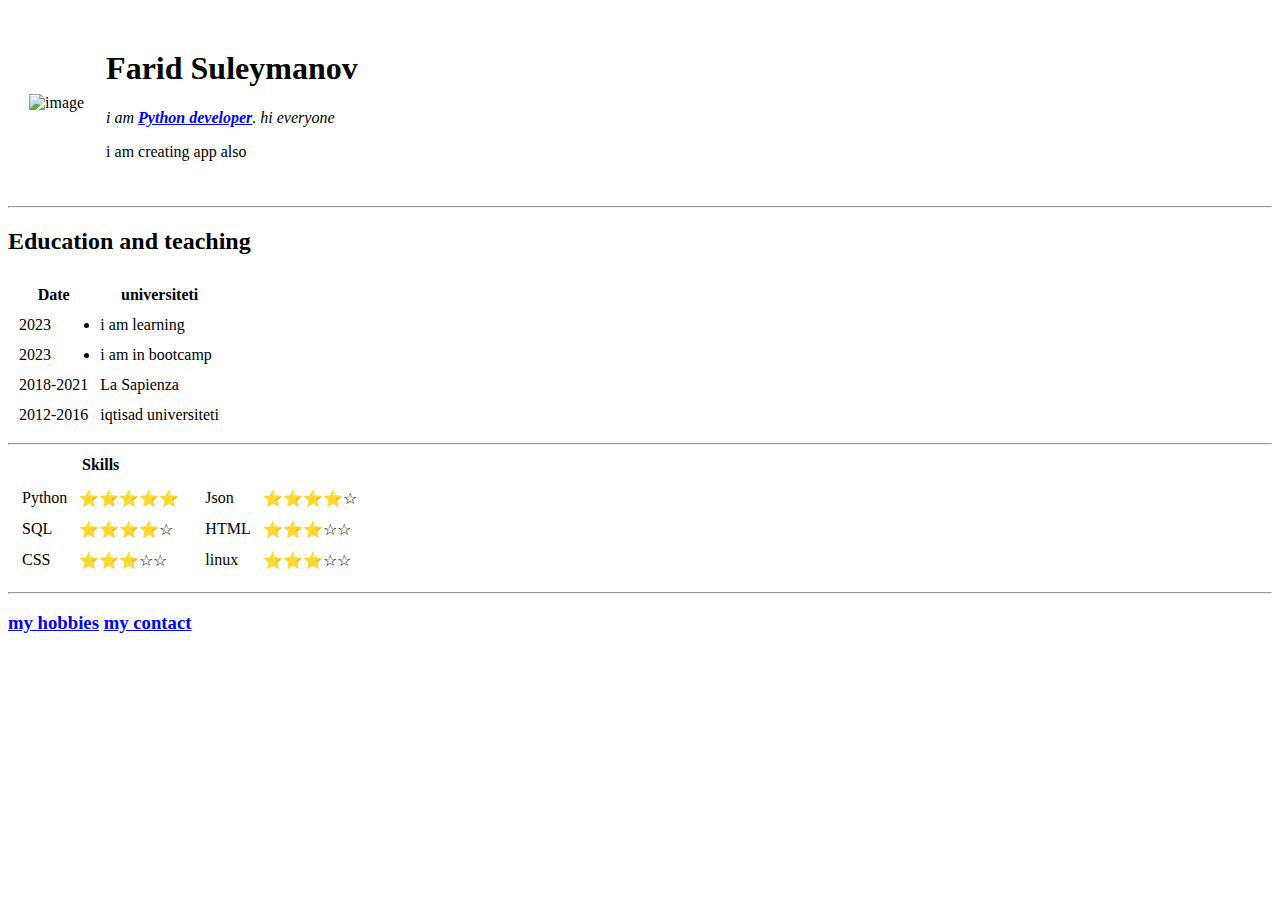
==== index.html @ 5bb2ba33 "add initial CV website" ====
<!DOCTYPE html>
<html lang="en">
<head>
    <meta charset="UTF-8">
    <meta http-equiv="X-UA-Compatible" content="IE=edge">
    <meta name="viewport" content="width=device-width, initial-scale=1.0">
    <title>FARID</title>
</head>
<body>
    <table cellspacing="20">
        <tr>
            <td><img src="./image/baku--2705195-33.jpg" alt="image", width="200", height="200px"></td>
            
            <td><h1>Farid Suleymanov</h1>
                <p><em>i am <strong> <a href="https://github.com/faridsuleymanov1995/">Python developer</a></strong>. hi everyone</em></p>
                <p>i am creating app also </p></td>
        </tr>
    </table>
    
    
    <hr>
    <h2>Education and teaching</h2>
    <table cellspacing="10">
        <thead>
            <tr>
                <th>Date</th>
                <th>universiteti</th>
            </tr>
        </thead>
        <tbody>        
            <ul>
                <tr>
                    <td>2023</td>
                    <td> <li>i am learning </li></td> 
                </tr>
                <tr>
                    <td>2023</td>
                    <td><li>i am in bootcamp</li></td>
                </tr>
            </ul>
            <tr>
                <td>2018-2021</td>
                <td>La Sapienza</td>
            </tr>
    
            <tr>
                <td>2012-2016</td>
                <td>iqtisad universiteti</td>
            </tr>
        </tbody>

    </table>
    <hr>
    <table>
        <thead>
            <tr><th>Skills</th></tr>
        </thead>
        <tbody>
            <tr>
                <td>
                    <table cellspacing="10">
                    <tr>
                        <td>Python</td>
                        <td>&#11088&#11088&#11088&#11088&#11088</td>
                    </tr>
                    <tr>
                        <td>SQL</td>
                        <td>&#11088&#11088&#11088&#11088&#9734</td>
                    </tr>
                    <tr>
                        <td>CSS</td>
                        <td>&#11088&#11088&#11088&#9734&#9734</td>
                    </tr>
                    </table>
                </td>
                <td>
                    <table cellspacing="10">
                        <tr>
                            <td>Json</td>
                            <td>&#11088&#11088&#11088&#11088&#9734</td>
                        </tr>
                        <tr>
                            <td>HTML</td>
                            <td>&#11088&#11088&#11088&#9734&#9734</td>
                        </tr>
                        <tr>
                            <td>linux</td>
                            <td>&#11088&#11088&#11088&#9734&#9734</td>
                        </tr>
                    </table>
                </td>
            </tr>
        </tbody>
    </table>
    <hr>
    
    <h3><a href="./hobbies.html">my hobbies</a>  <a href="./contact.html">my contact</a></h3>
   
</body>
</html>
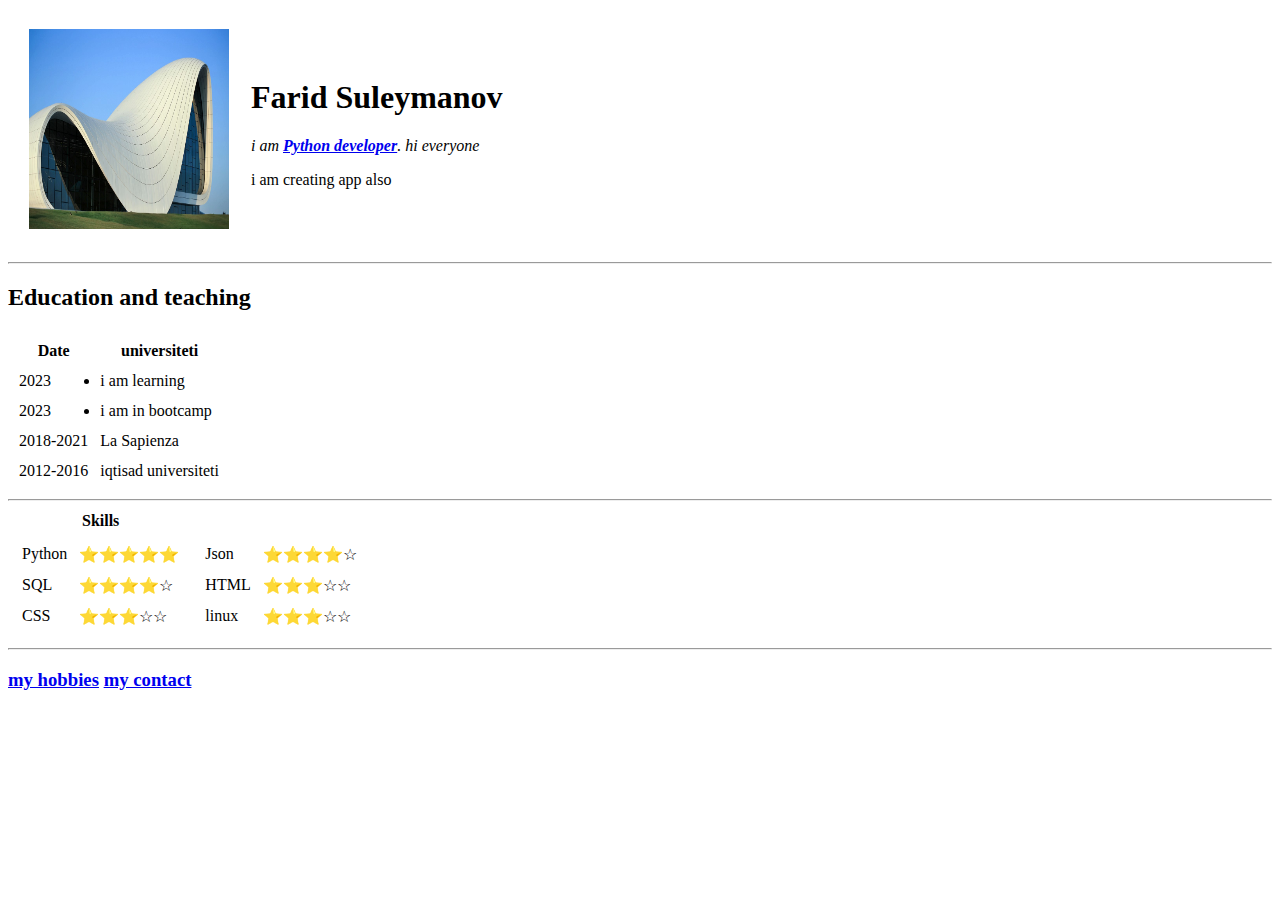
==== commit 76407446: "Update index.html" ====
--- a/index.html
+++ b/index.html
@@ -9,7 +9,7 @@
 <body>
     <table cellspacing="20">
         <tr>
-            <td><img src="./image/baku--2705195-33.jpg" alt="image", width="200", height="200px"></td>
+            <td><img src="./baku--2705195-33.jpg" alt="image", width="200", height="200px"></td>
             
             <td><h1>Farid Suleymanov</h1>
                 <p><em>i am <strong> <a href="https://github.com/faridsuleymanov1995/">Python developer</a></strong>. hi everyone</em></p>
@@ -97,4 +97,4 @@
     <h3><a href="./hobbies.html">my hobbies</a>  <a href="./contact.html">my contact</a></h3>
    
 </body>
-</html>+</html>
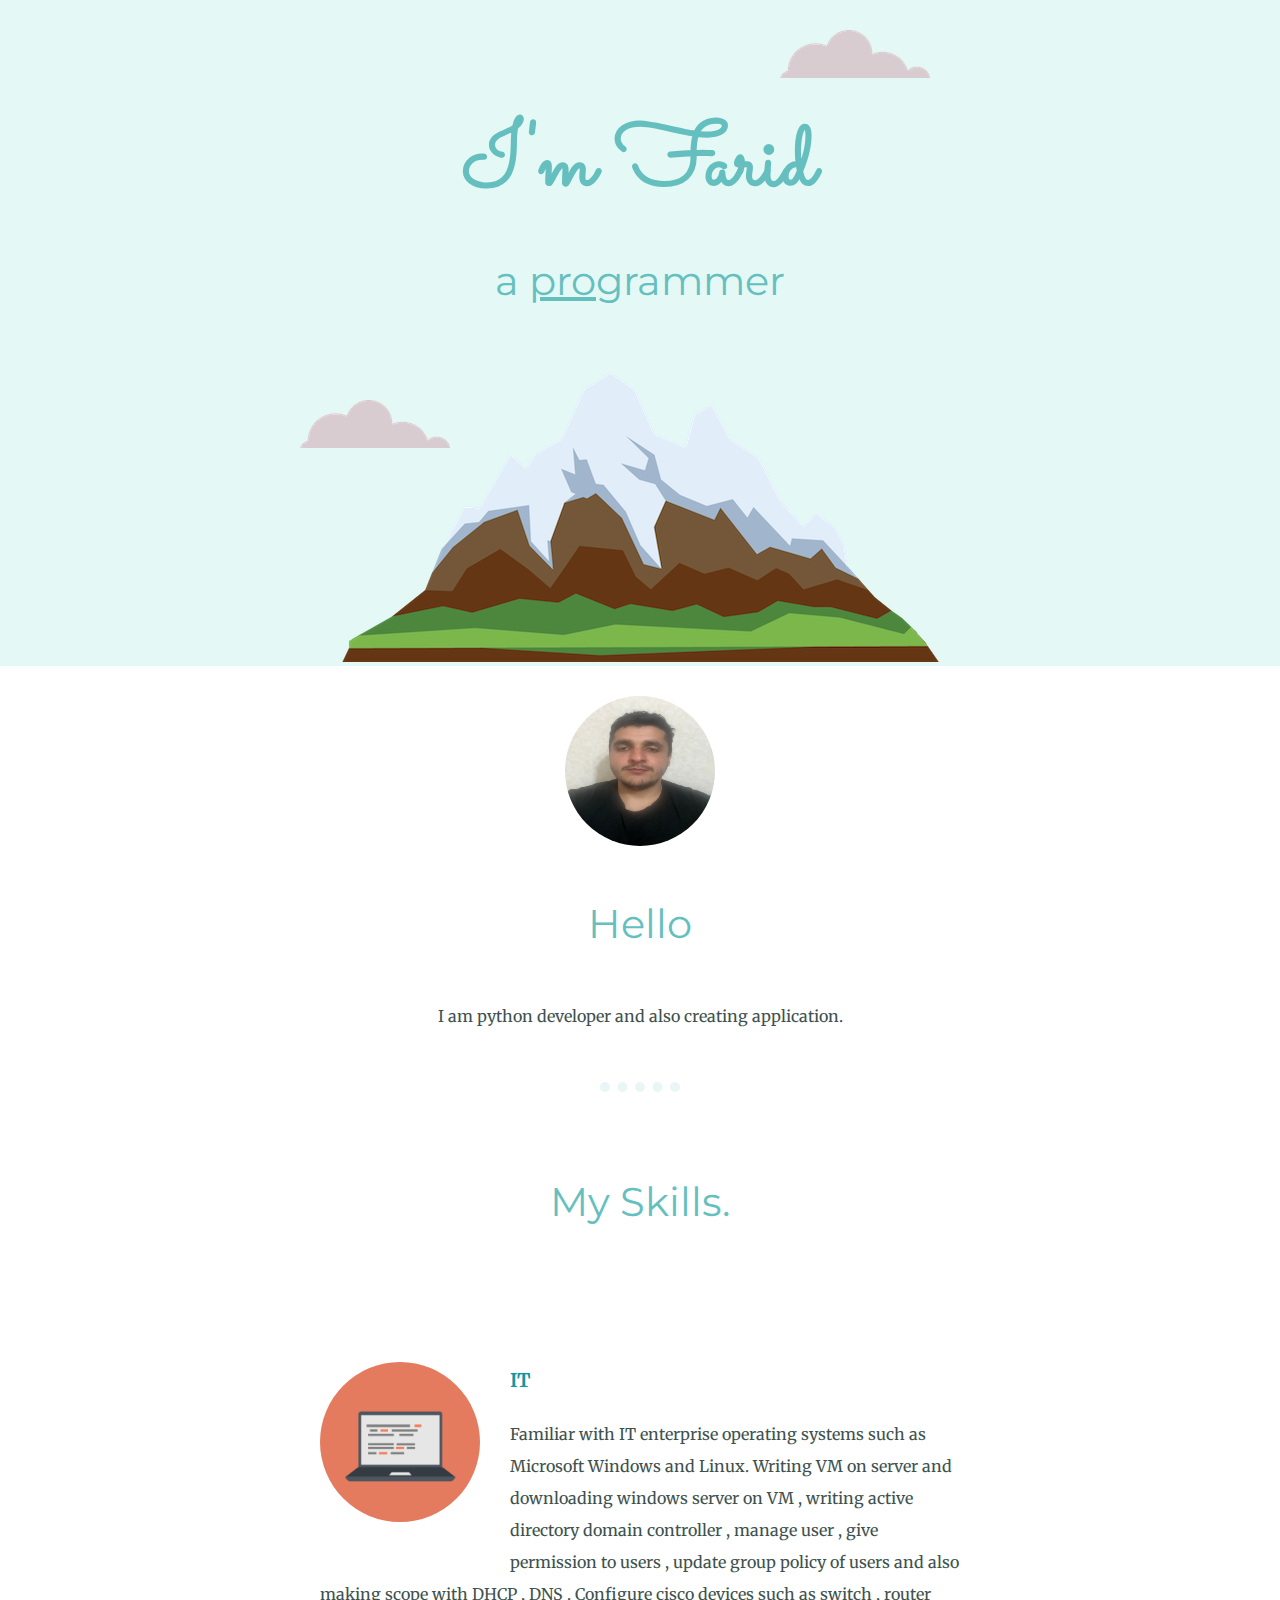
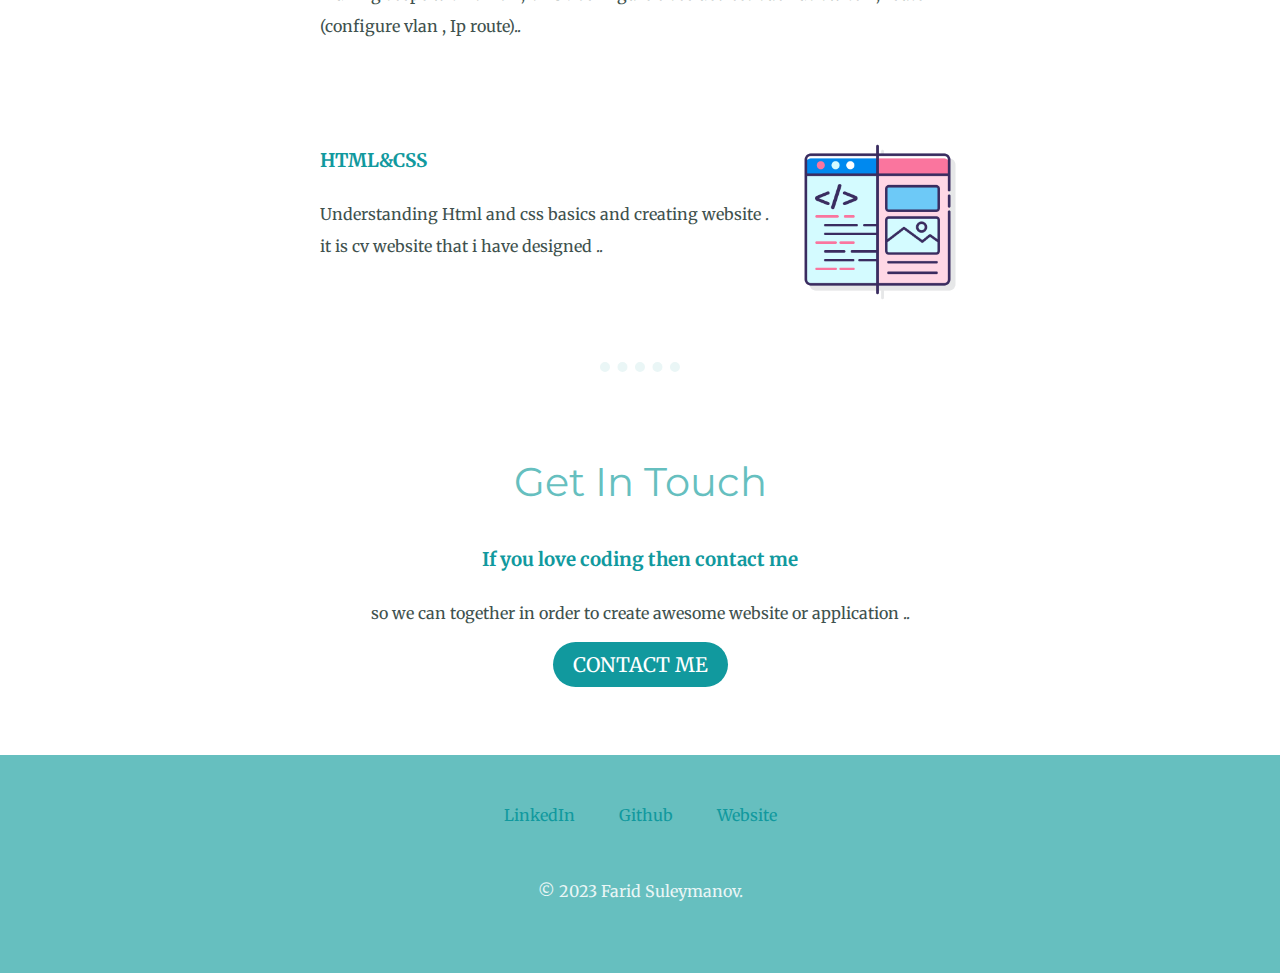
==== commit 3df85d21: "Add files via upload" ====
--- a/index.html
+++ b/index.html
@@ -4,97 +4,58 @@
     <meta charset="UTF-8">
     <meta http-equiv="X-UA-Compatible" content="IE=edge">
     <meta name="viewport" content="width=device-width, initial-scale=1.0">
-    <title>FARID</title>
-</head>
+    <title>page</title>
+    <link rel="stylesheet" href="./css/style.css">
+    <link rel="preconnect" href="https://fonts.googleapis.com">
+    <link rel="preconnect" href="https://fonts.gstatic.com" crossorigin>
+    <link href="https://fonts.googleapis.com/css2?family=Merriweather&family=Montserrat&family=Sacramento&display=swap" rel="stylesheet">
+    </head>
 <body>
-    <table cellspacing="20">
-        <tr>
-            <td><img src="./baku--2705195-33.jpg" alt="image", width="200", height="200px"></td>
-            
-            <td><h1>Farid Suleymanov</h1>
-                <p><em>i am <strong> <a href="https://github.com/faridsuleymanov1995/">Python developer</a></strong>. hi everyone</em></p>
-                <p>i am creating app also </p></td>
-        </tr>
-    </table>
+    <div class="top">
+        
+        <img class="top_cloud" src="./images/cloud.png" alt="">
+        <h1>I'm Farid </h1>
+        <h2> a <span class="pro">pro</span>grammer</h2>
+        <img class="bottom_cloud" src="./images/cloud.png" alt="">
+        <img src="./images/mountain.png" alt="mountin">
+    </div>
+    <div class="middle">
+        <div class="profile">
+            <img class="profile_img" src="./images/farid.jpg" alt="">
+            <h2>Hello</h2>
+            <p>I am python developer and also creating application.</p>
+          </div>
+          <hr>
+          <div class="skills">
+            <h2>My Skills.</h2>
+            <div class="skill-row">
+              <img class="comp_img" src="./images/computer.png" alt="">
+              <h3>IT</h3>
+              <p>Familiar with IT enterprise operating systems such as Microsoft Windows and Linux. Writing VM on server
+                and downloading windows server on VM , writing active directory domain controller , manage user , give
+                permission to users , update group policy of users and also making scope with DHCP , DNS . Configure cisco
+                devices such as switch , router (configure vlan , Ip route)..</p>
+            </div>
+            <div class="skill-row">
+              <img class="html_img" src="./images/html_css.png" alt="">
+              <h3>HTML&CSS</h3>
+              <p> Understanding Html and css basics and creating website . it is cv website that i have designed ..</p>
+            </div>
+          </div>
+          <hr>
+          <div class="contact-me">
+            <h2>Get In Touch</h2>
+            <h3>If you love coding then contact me</h3>
+            <p>so we can together in order to create awesome website or application .. </p>
+            <a class="btn" href="mailto:feridsuleymanov199@gmail.com">CONTACT ME</a>
+          </div>
+    </div>
+    <div class="bottom">
+        <a class="footer-link" href="linkedin.com/in/farid-suleymanov-18b470233">LinkedIn</a>
+        <a class="footer-link" href="https://github.com/faridsuleymanov1995">Github</a>
+        <a class="footer-link" href="">Website</a>
+        <p class="bottom_text" >© 2023 Farid Suleymanov.</p>
+    </div>
     
-    
-    <hr>
-    <h2>Education and teaching</h2>
-    <table cellspacing="10">
-        <thead>
-            <tr>
-                <th>Date</th>
-                <th>universiteti</th>
-            </tr>
-        </thead>
-        <tbody>        
-            <ul>
-                <tr>
-                    <td>2023</td>
-                    <td> <li>i am learning </li></td> 
-                </tr>
-                <tr>
-                    <td>2023</td>
-                    <td><li>i am in bootcamp</li></td>
-                </tr>
-            </ul>
-            <tr>
-                <td>2018-2021</td>
-                <td>La Sapienza</td>
-            </tr>
-    
-            <tr>
-                <td>2012-2016</td>
-                <td>iqtisad universiteti</td>
-            </tr>
-        </tbody>
-
-    </table>
-    <hr>
-    <table>
-        <thead>
-            <tr><th>Skills</th></tr>
-        </thead>
-        <tbody>
-            <tr>
-                <td>
-                    <table cellspacing="10">
-                    <tr>
-                        <td>Python</td>
-                        <td>&#11088&#11088&#11088&#11088&#11088</td>
-                    </tr>
-                    <tr>
-                        <td>SQL</td>
-                        <td>&#11088&#11088&#11088&#11088&#9734</td>
-                    </tr>
-                    <tr>
-                        <td>CSS</td>
-                        <td>&#11088&#11088&#11088&#9734&#9734</td>
-                    </tr>
-                    </table>
-                </td>
-                <td>
-                    <table cellspacing="10">
-                        <tr>
-                            <td>Json</td>
-                            <td>&#11088&#11088&#11088&#11088&#9734</td>
-                        </tr>
-                        <tr>
-                            <td>HTML</td>
-                            <td>&#11088&#11088&#11088&#9734&#9734</td>
-                        </tr>
-                        <tr>
-                            <td>linux</td>
-                            <td>&#11088&#11088&#11088&#9734&#9734</td>
-                        </tr>
-                    </table>
-                </td>
-            </tr>
-        </tbody>
-    </table>
-    <hr>
-    
-    <h3><a href="./hobbies.html">my hobbies</a>  <a href="./contact.html">my contact</a></h3>
-   
 </body>
-</html>
+</html>--- a/css/style.css
+++ b/css/style.css
@@ -0,0 +1,145 @@
+
+body{
+    margin: 0px;
+    text-align: center;
+    font-family: 'Merriweather', serif;
+
+}
+
+hr{
+    width: 5rem;
+    border-color:#EAF6F6 ;
+    border-width: 10px 0 0 0 ;
+    border-style: dotted;
+    margin: 50px auto;
+}
+
+a{
+    color: #11999e;
+    text-decoration: none;
+    margin: 0 20px ;
+}
+
+a:hover{
+    color: #EAF6F6;
+}
+
+/* container section (div) */
+
+.top{
+    background-color: #e4f9f5;
+    position: relative;
+    padding-top: 100px;
+
+
+
+}
+
+.middle{
+    margin: 30px 0;
+    line-height: 3;
+}
+
+.bottom{
+    background-color: #66bfbf;
+    padding: 50px 0;
+}
+
+.contact-me{
+    line-height: 2;
+    margin: 70px 0;
+}
+
+.skill-row{
+    width: 50%;
+    position: relative;
+    margin: 100px auto;
+    text-align: left;
+    line-height: 2;
+  
+}
+
+/* it is image  section  */
+
+.profile_img{
+    width: 150px;
+    height: 150px;
+    border-radius: 100%;
+}
+
+.comp_img{
+    border-radius: 100%;
+    width: 25%;
+    float: left;
+    margin: 0 30px 50px 0;
+
+}
+.html_img{
+    width: 25%;
+    float: right;
+    margin-left: 30px;
+}
+
+.top_cloud{
+    position: absolute;
+    top: 30px;
+    right: 350px;
+}
+
+.bottom_cloud{
+    position: absolute;
+    top: 400px;
+    left: 300px;
+}
+
+
+/* text style */
+
+h1{
+    font-size: 5.625rem;
+    margin: 0 0 1.5rem 0;
+    font-family: 'Sacramento', cursive;
+    color: #66bfbf;
+    
+ 
+}
+
+h2{
+    font-family: 'Montserrat', sans-serif;
+    margin: 0;
+    font-size: 2.5rem;
+    color: #66bfbf;
+    font-weight: normal;
+}
+
+h3{
+    color: #11999e;
+}
+p{
+    color: #40514E;
+    line-height: 2;
+}
+
+.bottom_text{
+    color: #EAF6F6;
+    margin-top: 50px;
+}
+
+.pro{
+    text-decoration: underline;
+}
+
+.btn{
+    background-color: #11999e;
+    border-radius: 28px;
+    color: #ffff;
+    text-decoration: none;
+    font-size: 20px;
+    padding: 10px 20px;
+    margin: 20px 0 50px 0;
+
+}
+
+.btn:hover{
+    background-color: #66bfbf;
+}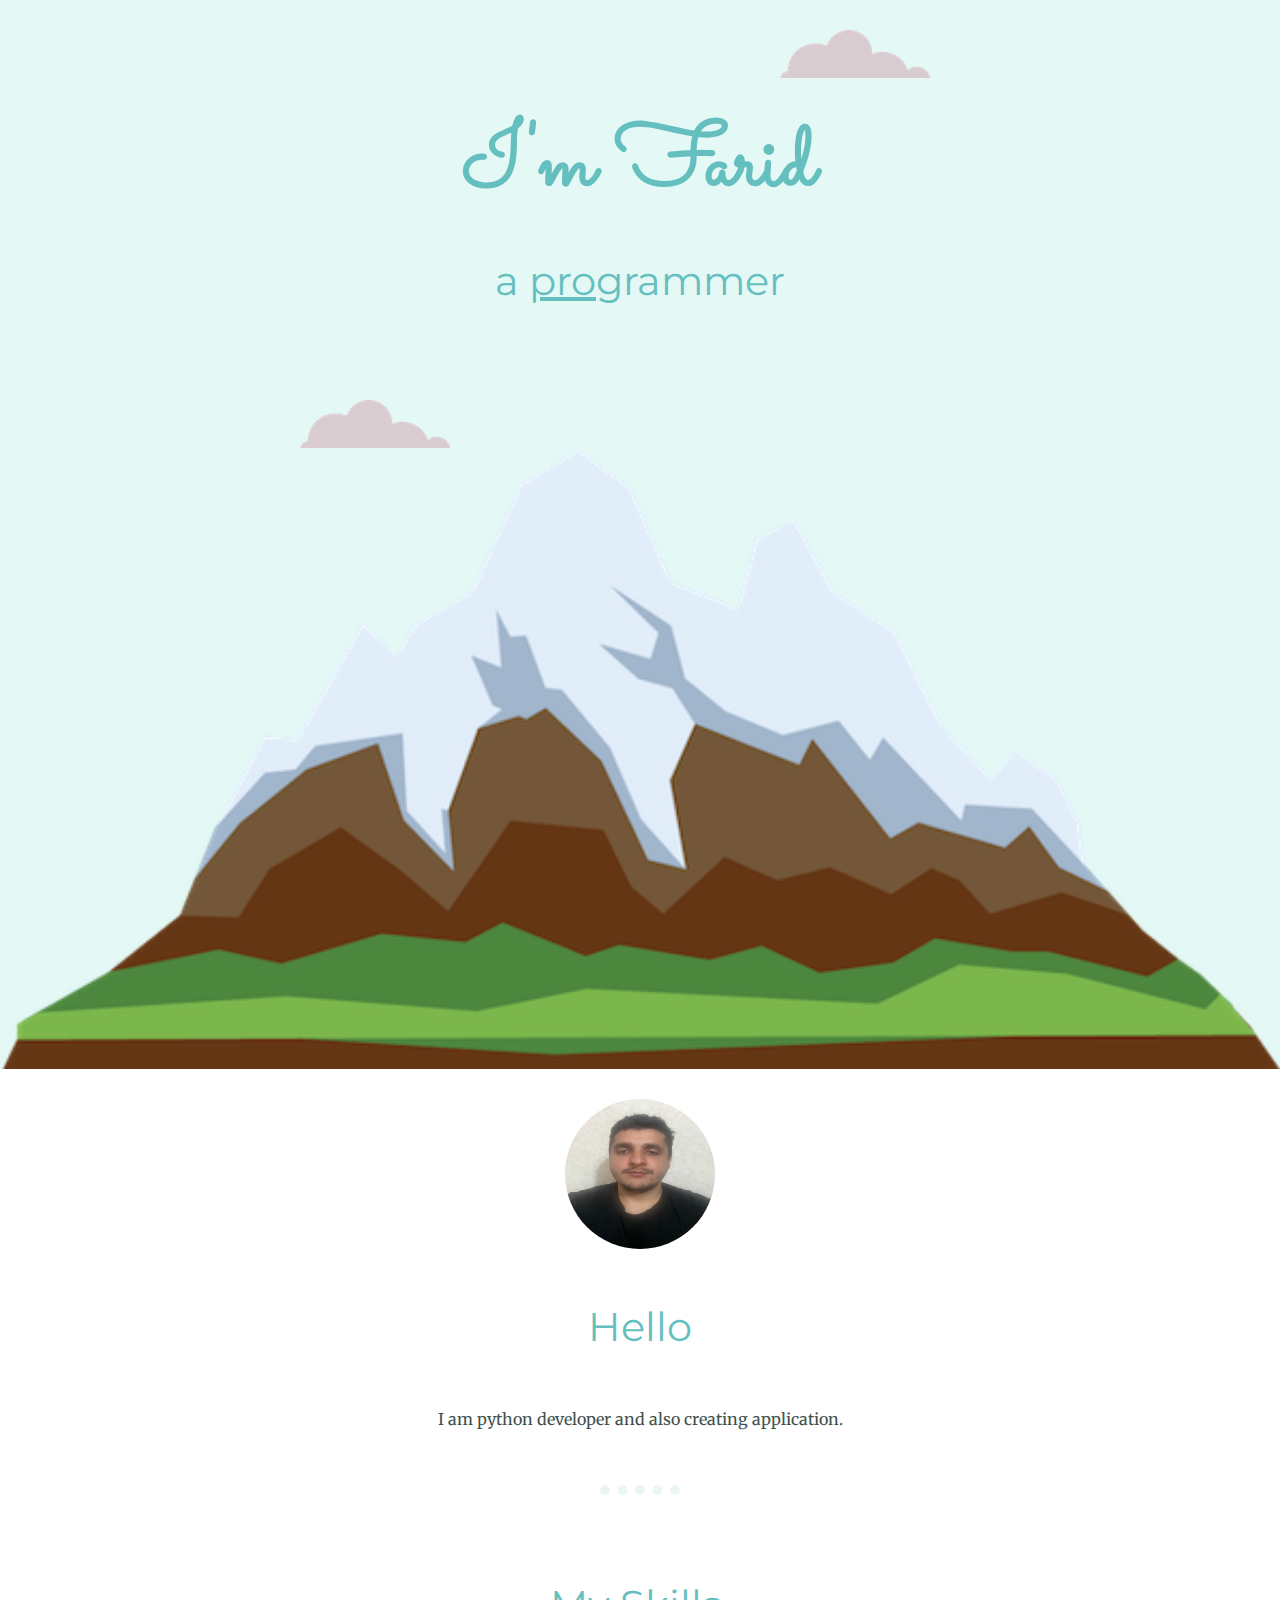
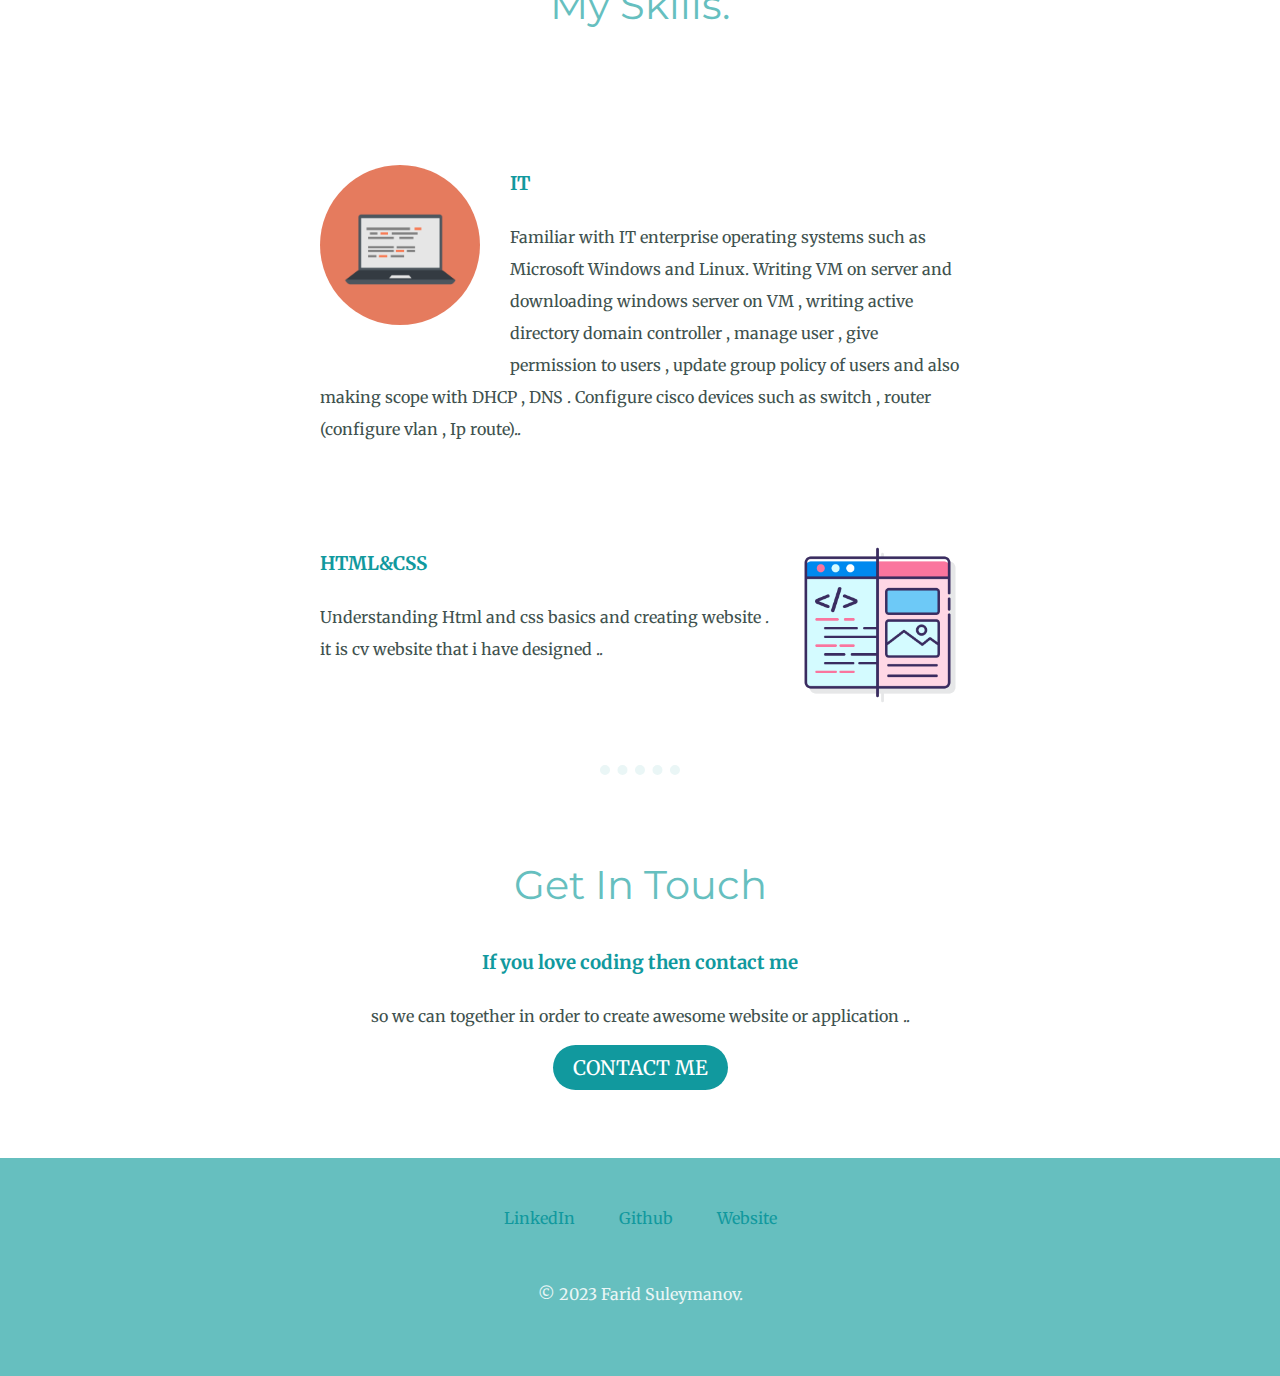
==== commit 25f9a9d5: "Update index.html" ====
--- a/index.html
+++ b/index.html
@@ -17,7 +17,9 @@
         <h1>I'm Farid </h1>
         <h2> a <span class="pro">pro</span>grammer</h2>
         <img class="bottom_cloud" src="./images/cloud.png" alt="">
-        <img src="./images/mountain.png" alt="mountin">
+        <div style="display: flex;">
+            <img src="./images/mountain.png" alt="mountin" width="100%">
+        </div>
     </div>
     <div class="middle">
         <div class="profile">
@@ -58,4 +60,4 @@
     </div>
     
 </body>
-</html>+</html>
